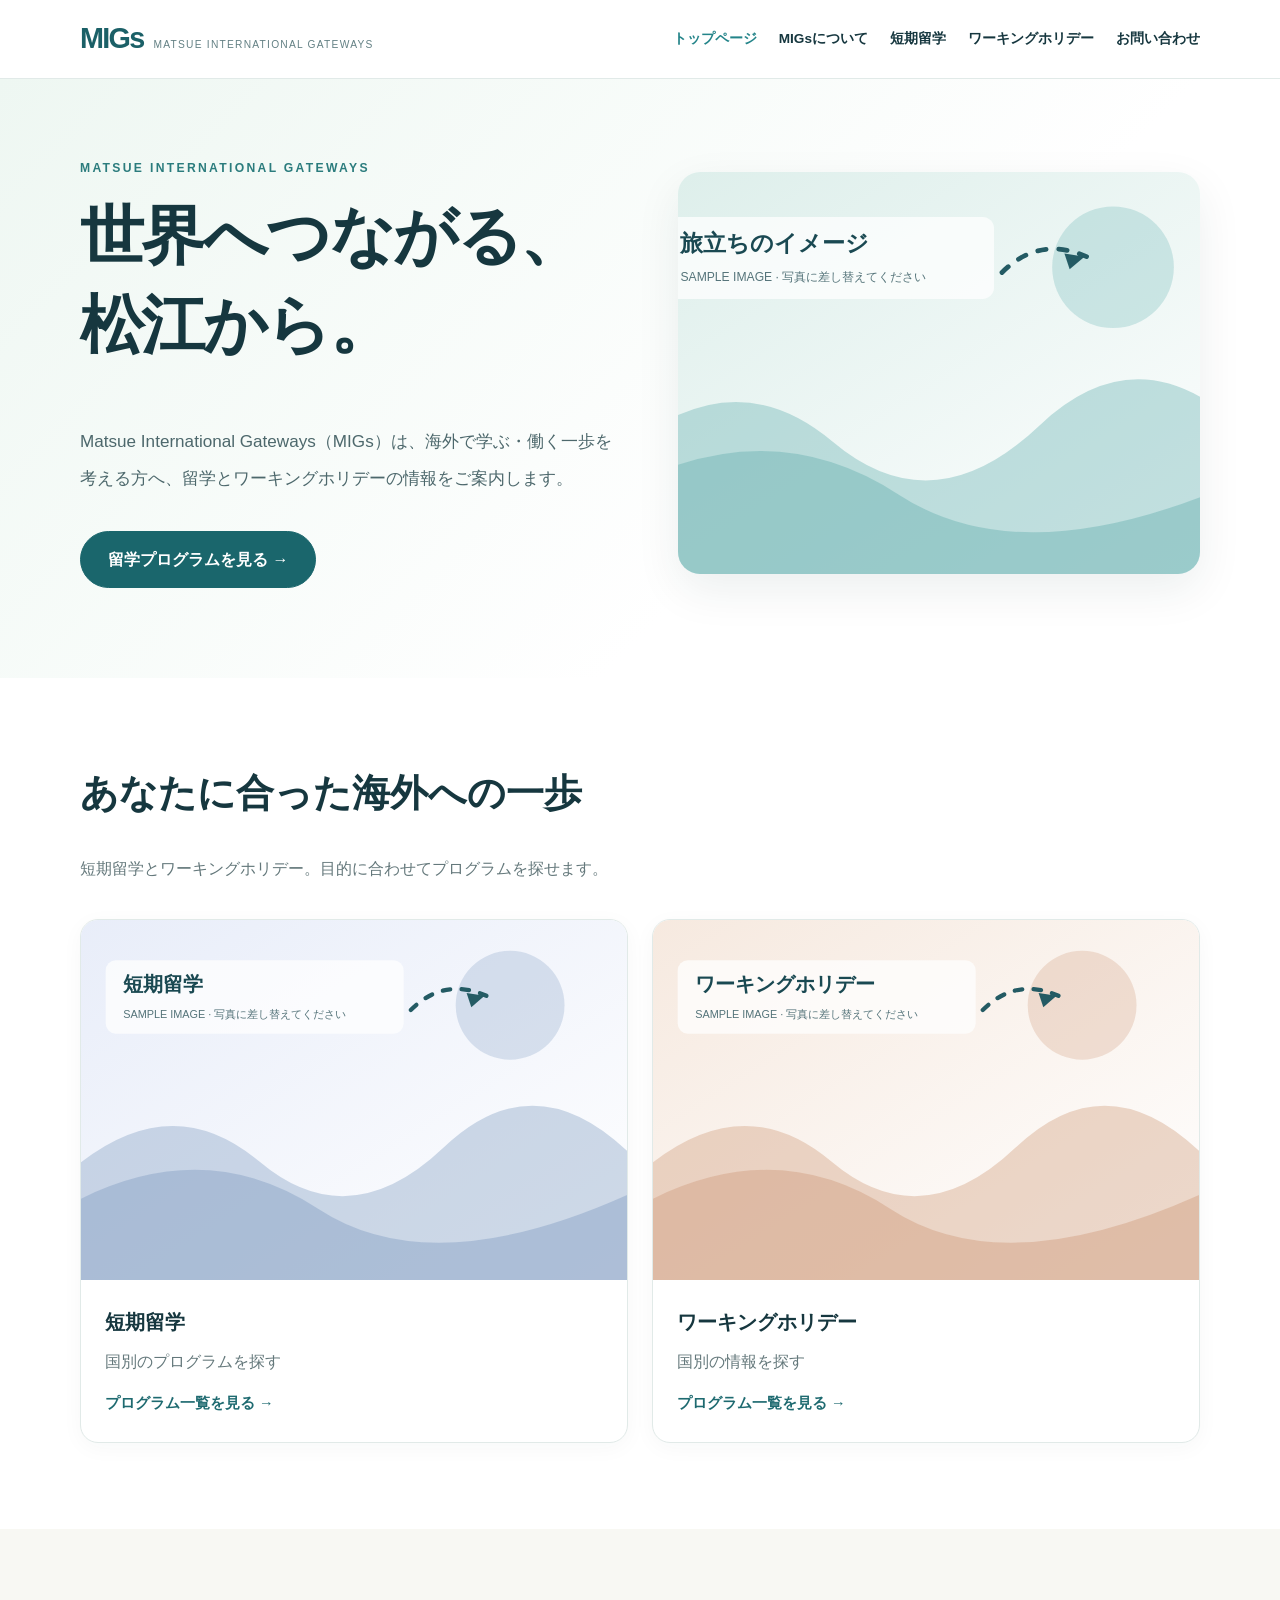
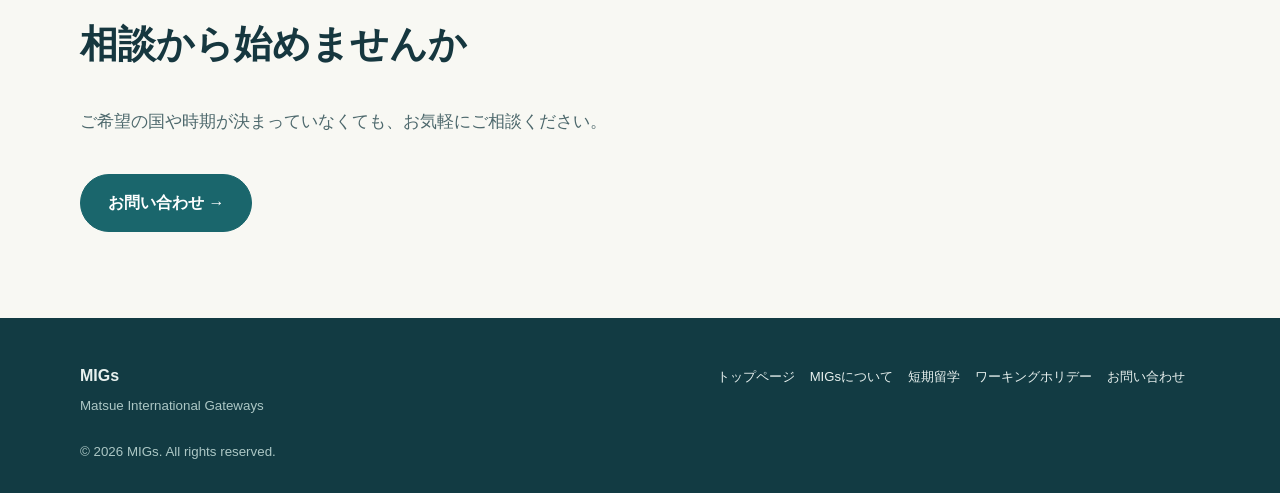
==== index.html @ d413be19 "Add files via upload" ====
<!doctype html><html lang="ja"><head><meta charset="utf-8"><meta name="viewport" content="width=device-width,initial-scale=1"><meta name="description" content="Matsue International Gateways - 松江から海外留学・ワーキングホリデーへ"><meta name="theme-color" content="#123b43"><title>MIGs | Matsue International Gateways</title><link rel="stylesheet" href="assets/style.css"></head><body data-page="index"><div id="site-header"></div><main id="app" aria-live="polite"><section class="loading"><p>ページを読み込んでいます…</p></section></main><div id="site-footer"></div><script defer src="assets/app.js"></script></body></html>
---- assets/style.css ----
:root{--ink:#16373f;--muted:#64787b;--teal:#1e6a70;--line:#e1eae8;--cream:#f8f8f3;--white:#fff;--shadow:0 16px 45px rgba(12,48,56,.08)}*{box-sizing:border-box}html{scroll-behavior:smooth}body{margin:0;color:var(--ink);background:#fff;font-family:"Noto Sans JP","Hiragino Kaku Gothic ProN","Yu Gothic",sans-serif;line-height:1.85}a{color:inherit;text-decoration:none}button{font:inherit}img{max-width:100%;display:block}h1,h2,h3,p{margin-top:0}h1{font-size:clamp(2.15rem,5vw,4.7rem);letter-spacing:-.04em;line-height:1.4}h2{font-size:clamp(1.7rem,3vw,2.75rem);line-height:1.5}h3{font-size:1.25rem}.wrap{width:min(1120px,calc(100% - 40px));margin:auto}.header{background:#fff;border-bottom:1px solid var(--line);position:sticky;top:0;z-index:20}.header-row{display:flex;align-items:center;justify-content:space-between;gap:18px;min-height:78px}.brand{display:flex;align-items:baseline;gap:10px;white-space:nowrap}.brand strong{font-size:1.8rem;line-height:1;letter-spacing:-.06em;color:#1b6067}.brand span{font-size:.64rem;letter-spacing:.12em;color:#638084}.nav{display:flex;gap:22px;align-items:center}.nav a{font-size:.85rem;font-weight:700;white-space:nowrap;transition:color .2s}.nav a:hover,.nav a[aria-current=page]{color:#238489}.mobile-menu{display:none;background:#fff;border:1px solid var(--line);border-radius:10px;padding:7px 14px}.hero{background:linear-gradient(135deg,#eef7f2 0%,#fff 64%);padding:78px 0 90px}.hero-grid{display:grid;grid-template-columns:1.02fr .98fr;gap:54px;align-items:center}.eyebrow{font-size:.76rem;letter-spacing:.19em;color:#2b7c7d;font-weight:800}.intro{font-size:1.07rem;color:#4d686c;line-height:2.15;max-width:680px}.hero img,.featured-photo,.page-visual img,.detail-img{width:100%;object-fit:cover;border-radius:22px;box-shadow:var(--shadow)}.hero img{aspect-ratio:1.3}.button{display:inline-flex;align-items:center;gap:12px;background:#1a666c;color:#fff;border-radius:999px;font-weight:700;padding:13px 27px;min-height:49px;border:1px solid #1a666c;margin-top:16px;transition:transform .2s,background .2s}.button:hover{transform:translateY(-2px);background:#104d55}.button.outline{background:transparent;color:#1a666c}.button.outline:hover{background:#edf6f4}.section{padding:86px 0}.section.tinted,.page-header{background:var(--cream)}.section-head{max-width:760px;margin-bottom:36px}.muted{color:var(--muted)}.cards{display:grid;grid-template-columns:repeat(3,minmax(0,1fr));gap:24px}.cards.two{grid-template-columns:repeat(2,minmax(0,1fr))}.tile{background:#fff;border:1px solid var(--line);border-radius:18px;overflow:hidden;box-shadow:0 5px 22px rgba(24,58,63,.035);transition:transform .2s,box-shadow .2s}.tile:hover{transform:translateY(-4px);box-shadow:var(--shadow)}.tile img{aspect-ratio:1.52;object-fit:cover;width:100%}.tile-content{padding:24px}.tile h3{margin-bottom:6px}.tile p{color:var(--muted);margin-bottom:12px}.tile .more{font-weight:800;color:var(--teal);font-size:.91rem}.page-header{padding:65px 0}.page-header h1{font-size:clamp(2.2rem,4vw,3.7rem);margin-bottom:16px}.page-visual img{max-height:410px;aspect-ratio:2.5;object-fit:cover}.split{display:grid;grid-template-columns:1fr 1fr;align-items:center;gap:52px}.split img{aspect-ratio:1.3}.feature{border-top:2px solid #9ec7c2;padding:20px 0}.feature p{color:var(--muted)}.note{padding:16px 21px;border:1px solid #dbe6e1;background:#f7faf9;border-radius:12px;color:#506568;margin-top:30px}.detail-grid{display:grid;grid-template-columns:1.1fr .9fr;gap:48px;align-items:start}.detail-img{aspect-ratio:1.4}.facts{border-top:1px solid var(--line);margin:22px 0}.fact{padding:16px 0;border-bottom:1px solid var(--line);display:grid;grid-template-columns:105px 1fr;gap:18px}.fact dt{font-weight:700}.fact dd{margin:0;white-space:pre-wrap;overflow-wrap:anywhere}.contact-grid{display:grid;grid-template-columns:1fr 1fr;gap:45px}.contact-panel{background:#f6faf8;padding:32px;border-radius:20px;border:1px solid var(--line)}.contact-panel p{overflow-wrap:anywhere}.label{font-size:.78rem;color:var(--muted);margin-bottom:4px}.footer{background:#123b43;color:#e8f1ef;padding:43px 0 28px}.footer-row{display:flex;justify-content:space-between;gap:24px;flex-wrap:wrap}.footer small{color:#acc7c5}.footer a{margin-right:15px;font-size:.82rem}.loading{min-height:55vh;display:grid;place-items:center}.error{padding:50px 0}.smallprint{font-size:.8rem;color:var(--muted)}.backlink{color:var(--teal);font-weight:700;font-size:.9rem}.empty{padding:35px;border:1px dashed #c0d2ce;border-radius:15px;color:var(--muted)}
@media(max-width:900px){.brand span{display:none}.nav{gap:12px}.nav a{font-size:.77rem}.hero-grid,.split,.detail-grid,.contact-grid{gap:26px}.hero{padding:55px 0}.section{padding:60px 0}}
@media(max-width:680px){.header-row{min-height:67px}.brand strong{font-size:1.6rem}.mobile-menu{display:block}.nav{display:none;position:absolute;top:66px;left:0;right:0;padding:14px 20px 22px;background:#fff;box-shadow:0 14px 20px rgba(0,0,0,.08);flex-direction:column;align-items:stretch;gap:0}.nav.open{display:flex}.nav a{padding:10px 0;border-bottom:1px solid var(--line);font-size:.95rem}.hero-grid,.split,.detail-grid,.contact-grid,.cards,.cards.two{grid-template-columns:1fr}.hero-grid{gap:26px}.hero img{aspect-ratio:1.45}.page-header{padding:46px 0}.page-visual img{aspect-ratio:1.55}.section{padding:48px 0}.tile-content{padding:20px}.contact-panel{padding:24px}}
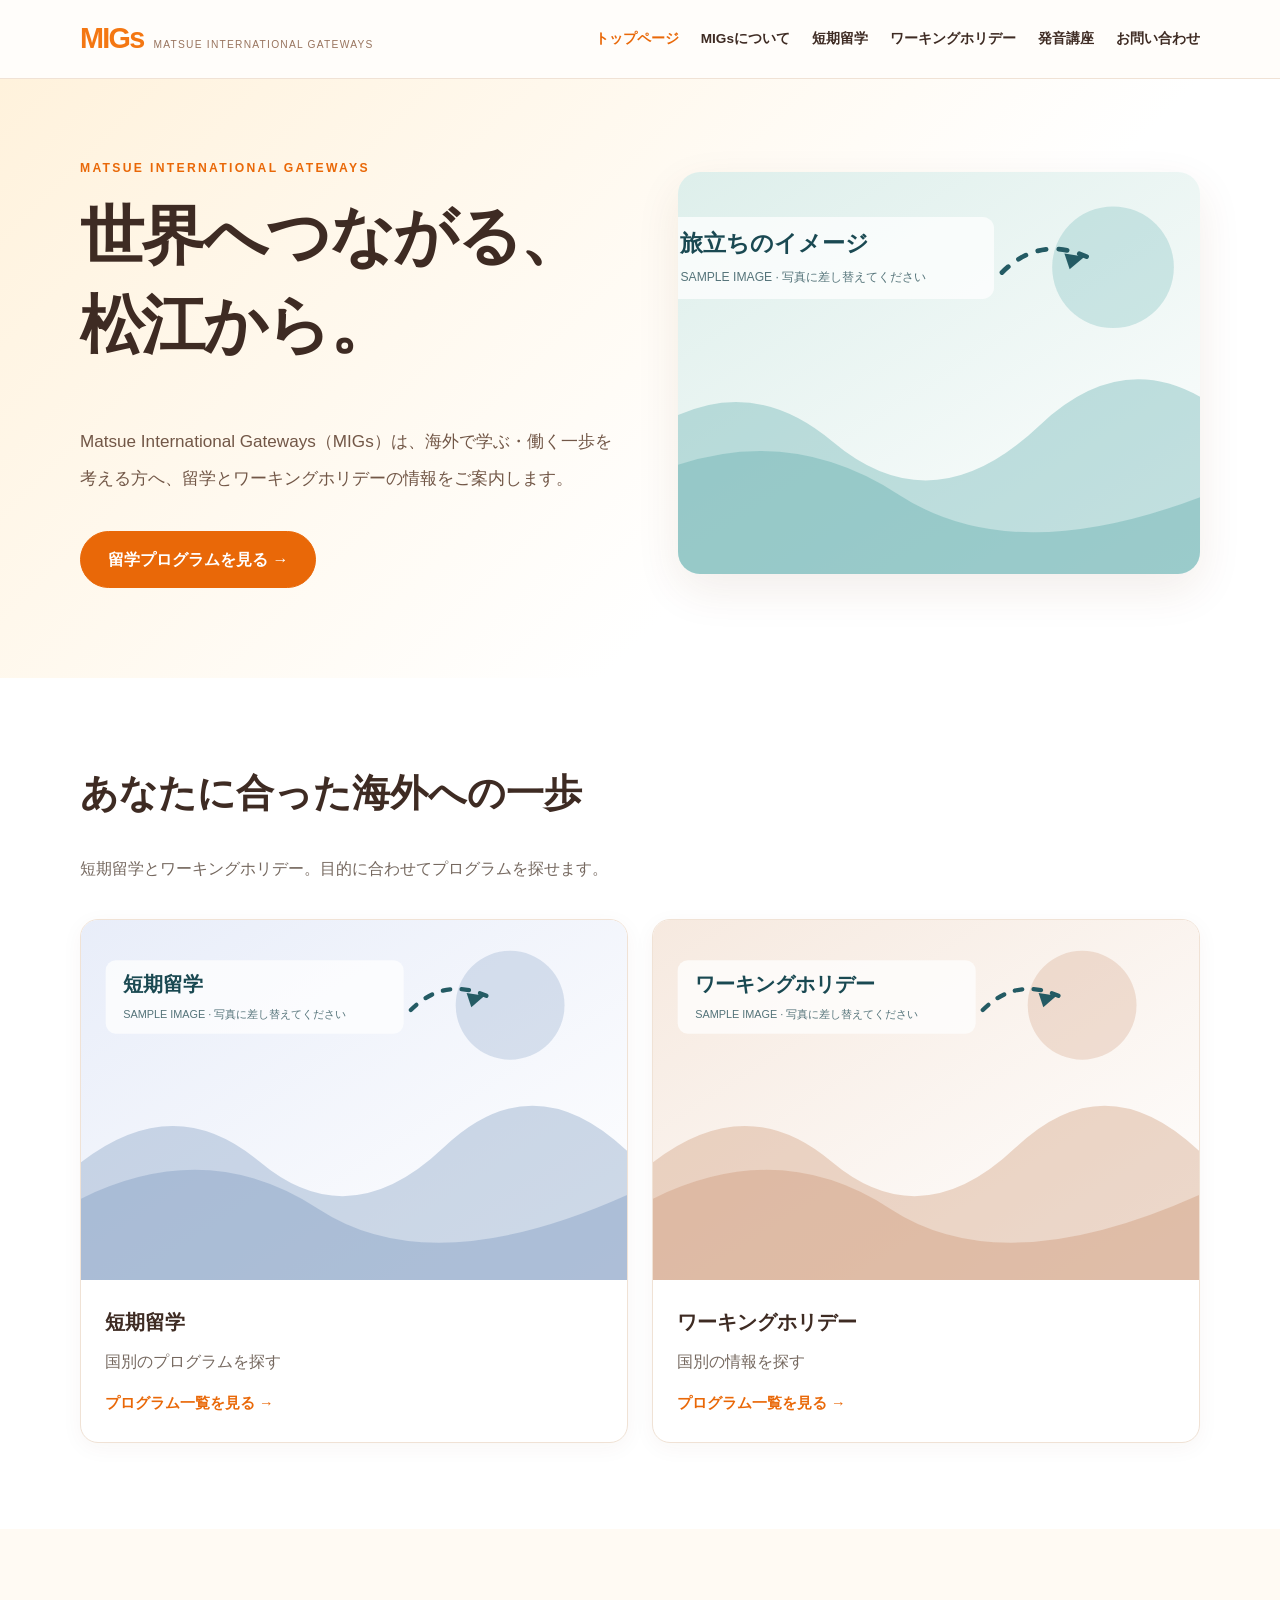
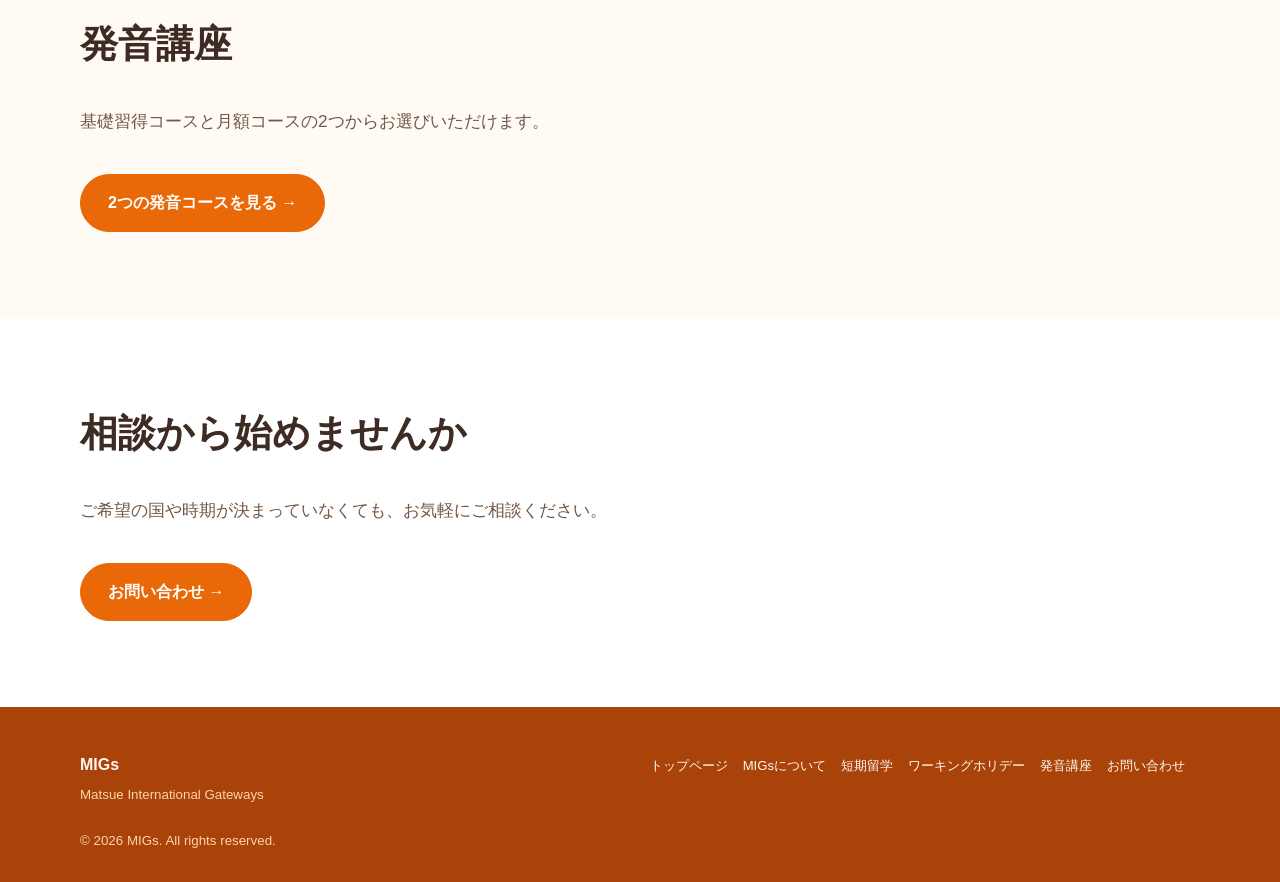
==== commit 34372b23: "Add files via upload" ====
--- a/index.html
+++ b/index.html
@@ -1 +1 @@
-<!doctype html><html lang="ja"><head><meta charset="utf-8"><meta name="viewport" content="width=device-width,initial-scale=1"><meta name="description" content="Matsue International Gateways - 松江から海外留学・ワーキングホリデーへ"><meta name="theme-color" content="#123b43"><title>MIGs | Matsue International Gateways</title><link rel="stylesheet" href="assets/style.css"></head><body data-page="index"><div id="site-header"></div><main id="app" aria-live="polite"><section class="loading"><p>ページを読み込んでいます…</p></section></main><div id="site-footer"></div><script defer src="assets/app.js"></script></body></html>+<!doctype html><html lang="ja"><head><meta charset="utf-8"><meta name="viewport" content="width=device-width,initial-scale=1"><meta name="description" content="Matsue International Gateways - 松江から海外留学・ワーキングホリデーへ"><meta name="theme-color" content="#123b43"><title>MIGs | Matsue International Gateways</title><link rel="stylesheet" href="assets/style.css"></head><body data-page="index"><div id="site-header"></div><main id="app" aria-live="polite"><section class="loading"><p>ページを読み込んでいます…</p></section></main><div id="site-footer"></div><script defer src="assets/app.js?v=20261108-sync-fix"></script></body></html>
--- a/assets/style.css
+++ b/assets/style.css
@@ -1,3 +1,37 @@
-:root{--ink:#16373f;--muted:#64787b;--teal:#1e6a70;--line:#e1eae8;--cream:#f8f8f3;--white:#fff;--shadow:0 16px 45px rgba(12,48,56,.08)}*{box-sizing:border-box}html{scroll-behavior:smooth}body{margin:0;color:var(--ink);background:#fff;font-family:"Noto Sans JP","Hiragino Kaku Gothic ProN","Yu Gothic",sans-serif;line-height:1.85}a{color:inherit;text-decoration:none}button{font:inherit}img{max-width:100%;display:block}h1,h2,h3,p{margin-top:0}h1{font-size:clamp(2.15rem,5vw,4.7rem);letter-spacing:-.04em;line-height:1.4}h2{font-size:clamp(1.7rem,3vw,2.75rem);line-height:1.5}h3{font-size:1.25rem}.wrap{width:min(1120px,calc(100% - 40px));margin:auto}.header{background:#fff;border-bottom:1px solid var(--line);position:sticky;top:0;z-index:20}.header-row{display:flex;align-items:center;justify-content:space-between;gap:18px;min-height:78px}.brand{display:flex;align-items:baseline;gap:10px;white-space:nowrap}.brand strong{font-size:1.8rem;line-height:1;letter-spacing:-.06em;color:#1b6067}.brand span{font-size:.64rem;letter-spacing:.12em;color:#638084}.nav{display:flex;gap:22px;align-items:center}.nav a{font-size:.85rem;font-weight:700;white-space:nowrap;transition:color .2s}.nav a:hover,.nav a[aria-current=page]{color:#238489}.mobile-menu{display:none;background:#fff;border:1px solid var(--line);border-radius:10px;padding:7px 14px}.hero{background:linear-gradient(135deg,#eef7f2 0%,#fff 64%);padding:78px 0 90px}.hero-grid{display:grid;grid-template-columns:1.02fr .98fr;gap:54px;align-items:center}.eyebrow{font-size:.76rem;letter-spacing:.19em;color:#2b7c7d;font-weight:800}.intro{font-size:1.07rem;color:#4d686c;line-height:2.15;max-width:680px}.hero img,.featured-photo,.page-visual img,.detail-img{width:100%;object-fit:cover;border-radius:22px;box-shadow:var(--shadow)}.hero img{aspect-ratio:1.3}.button{display:inline-flex;align-items:center;gap:12px;background:#1a666c;color:#fff;border-radius:999px;font-weight:700;padding:13px 27px;min-height:49px;border:1px solid #1a666c;margin-top:16px;transition:transform .2s,background .2s}.button:hover{transform:translateY(-2px);background:#104d55}.button.outline{background:transparent;color:#1a666c}.button.outline:hover{background:#edf6f4}.section{padding:86px 0}.section.tinted,.page-header{background:var(--cream)}.section-head{max-width:760px;margin-bottom:36px}.muted{color:var(--muted)}.cards{display:grid;grid-template-columns:repeat(3,minmax(0,1fr));gap:24px}.cards.two{grid-template-columns:repeat(2,minmax(0,1fr))}.tile{background:#fff;border:1px solid var(--line);border-radius:18px;overflow:hidden;box-shadow:0 5px 22px rgba(24,58,63,.035);transition:transform .2s,box-shadow .2s}.tile:hover{transform:translateY(-4px);box-shadow:var(--shadow)}.tile img{aspect-ratio:1.52;object-fit:cover;width:100%}.tile-content{padding:24px}.tile h3{margin-bottom:6px}.tile p{color:var(--muted);margin-bottom:12px}.tile .more{font-weight:800;color:var(--teal);font-size:.91rem}.page-header{padding:65px 0}.page-header h1{font-size:clamp(2.2rem,4vw,3.7rem);margin-bottom:16px}.page-visual img{max-height:410px;aspect-ratio:2.5;object-fit:cover}.split{display:grid;grid-template-columns:1fr 1fr;align-items:center;gap:52px}.split img{aspect-ratio:1.3}.feature{border-top:2px solid #9ec7c2;padding:20px 0}.feature p{color:var(--muted)}.note{padding:16px 21px;border:1px solid #dbe6e1;background:#f7faf9;border-radius:12px;color:#506568;margin-top:30px}.detail-grid{display:grid;grid-template-columns:1.1fr .9fr;gap:48px;align-items:start}.detail-img{aspect-ratio:1.4}.facts{border-top:1px solid var(--line);margin:22px 0}.fact{padding:16px 0;border-bottom:1px solid var(--line);display:grid;grid-template-columns:105px 1fr;gap:18px}.fact dt{font-weight:700}.fact dd{margin:0;white-space:pre-wrap;overflow-wrap:anywhere}.contact-grid{display:grid;grid-template-columns:1fr 1fr;gap:45px}.contact-panel{background:#f6faf8;padding:32px;border-radius:20px;border:1px solid var(--line)}.contact-panel p{overflow-wrap:anywhere}.label{font-size:.78rem;color:var(--muted);margin-bottom:4px}.footer{background:#123b43;color:#e8f1ef;padding:43px 0 28px}.footer-row{display:flex;justify-content:space-between;gap:24px;flex-wrap:wrap}.footer small{color:#acc7c5}.footer a{margin-right:15px;font-size:.82rem}.loading{min-height:55vh;display:grid;place-items:center}.error{padding:50px 0}.smallprint{font-size:.8rem;color:var(--muted)}.backlink{color:var(--teal);font-weight:700;font-size:.9rem}.empty{padding:35px;border:1px dashed #c0d2ce;border-radius:15px;color:var(--muted)}
+:root{--ink:#3e2b23;--muted:#75685f;--teal:#e96808;--line:#f0e2d5;--cream:#fffaf3;--white:#fff;--shadow:0 16px 45px rgba(108,52,18,.09)}*{box-sizing:border-box}html{scroll-behavior:smooth}body{margin:0;color:var(--ink);background:#fff;font-family:"Noto Sans JP","Hiragino Kaku Gothic ProN","Yu Gothic",sans-serif;line-height:1.85}a{color:inherit;text-decoration:none}button{font:inherit}img{max-width:100%;display:block}h1,h2,h3,p{margin-top:0}h1{font-size:clamp(2.15rem,5vw,4.7rem);letter-spacing:-.04em;line-height:1.4}h2{font-size:clamp(1.7rem,3vw,2.75rem);line-height:1.5}h3{font-size:1.25rem}.wrap{width:min(1120px,calc(100% - 40px));margin:auto}.header{background:#fffdfa;border-bottom:1px solid var(--line);position:sticky;top:0;z-index:20}.header-row{display:flex;align-items:center;justify-content:space-between;gap:18px;min-height:78px}.brand{display:flex;align-items:baseline;gap:10px;white-space:nowrap}.brand strong{font-size:1.8rem;line-height:1;letter-spacing:-.06em;color:#e96808}.brand span{font-size:.64rem;letter-spacing:.12em;color:#98745e}.nav{display:flex;gap:22px;align-items:center}.nav a{font-size:.85rem;font-weight:700;white-space:nowrap;transition:color .2s}.nav a:hover,.nav a[aria-current=page]{color:#fa7b13}.mobile-menu{display:none;background:#fff;border:1px solid var(--line);border-radius:10px;padding:7px 14px}.hero{background:linear-gradient(135deg,#fff2dc 0%,#fff 64%);padding:78px 0 90px}.hero-grid{display:grid;grid-template-columns:1.02fr .98fr;gap:54px;align-items:center}.eyebrow{font-size:.76rem;letter-spacing:.19em;color:#f2760a;font-weight:800}.intro{font-size:1.07rem;color:#725747;line-height:2.15;max-width:680px}.hero img,.featured-photo,.page-visual img,.detail-img{width:100%;object-fit:cover;border-radius:22px;box-shadow:var(--shadow)}.hero img{aspect-ratio:1.3}.button{display:inline-flex;align-items:center;gap:12px;background:#e96808;color:#fff;border-radius:999px;font-weight:700;padding:13px 27px;min-height:49px;border:1px solid #e96808;margin-top:16px;transition:transform .2s,background .2s}.button:hover{transform:translateY(-2px);background:#c94c00}.button.outline{background:transparent;color:#e96808}.button.outline:hover{background:#fff0df}.section{padding:86px 0}.section.tinted,.page-header{background:var(--cream)}.section-head{max-width:760px;margin-bottom:36px}.muted{color:var(--muted)}.cards{display:grid;grid-template-columns:repeat(3,minmax(0,1fr));gap:24px}.cards.two{grid-template-columns:repeat(2,minmax(0,1fr))}.tile{background:#fff;border:1px solid var(--line);border-radius:18px;overflow:hidden;box-shadow:0 5px 22px rgba(103,53,20,.045);transition:transform .2s,box-shadow .2s}.tile:hover{transform:translateY(-4px);box-shadow:var(--shadow)}.tile img{aspect-ratio:1.52;object-fit:cover;width:100%}.tile-content{padding:24px}.tile h3{margin-bottom:6px}.tile p{color:var(--muted);margin-bottom:12px}.tile .more{font-weight:800;color:var(--teal);font-size:.91rem}.page-header{padding:65px 0}.page-header h1{font-size:clamp(2.2rem,4vw,3.7rem);margin-bottom:16px}.page-visual img{max-height:410px;aspect-ratio:2.5;object-fit:cover}.split{display:grid;grid-template-columns:1fr 1fr;align-items:center;gap:52px}.split img{aspect-ratio:1.3}.feature{border-top:2px solid #ffbb79;padding:20px 0}.feature p{color:var(--muted)}.note{padding:16px 21px;border:1px solid #ecd9c6;background:#fff9f2;border-radius:12px;color:#775d4d;margin-top:30px}.detail-grid{display:grid;grid-template-columns:1.1fr .9fr;gap:48px;align-items:start}.detail-img{aspect-ratio:1.4}.facts{border-top:1px solid var(--line);margin:22px 0}.fact{padding:16px 0;border-bottom:1px solid var(--line);display:grid;grid-template-columns:105px 1fr;gap:18px}.fact dt{font-weight:700}.fact dd{margin:0;white-space:pre-wrap;overflow-wrap:anywhere}.contact-grid{display:grid;grid-template-columns:1fr 1fr;gap:45px}.contact-panel{background:#fff5e9;padding:32px;border-radius:20px;border:1px solid var(--line)}.contact-panel p{overflow-wrap:anywhere}.label{font-size:.78rem;color:var(--muted);margin-bottom:4px}.footer{background:#a94309;color:#fff8f1;padding:43px 0 28px}.footer-row{display:flex;justify-content:space-between;gap:24px;flex-wrap:wrap}.footer small{color:#ffd3ab}.footer a{margin-right:15px;font-size:.82rem}.loading{min-height:55vh;display:grid;place-items:center}.error{padding:50px 0}.smallprint{font-size:.8rem;color:var(--muted)}.backlink{color:var(--teal);font-weight:700;font-size:.9rem}.empty{padding:35px;border:1px dashed #ddbd9f;border-radius:15px;color:var(--muted)}
 @media(max-width:900px){.brand span{display:none}.nav{gap:12px}.nav a{font-size:.77rem}.hero-grid,.split,.detail-grid,.contact-grid{gap:26px}.hero{padding:55px 0}.section{padding:60px 0}}
 @media(max-width:680px){.header-row{min-height:67px}.brand strong{font-size:1.6rem}.mobile-menu{display:block}.nav{display:none;position:absolute;top:66px;left:0;right:0;padding:14px 20px 22px;background:#fff;box-shadow:0 14px 20px rgba(0,0,0,.08);flex-direction:column;align-items:stretch;gap:0}.nav.open{display:flex}.nav a{padding:10px 0;border-bottom:1px solid var(--line);font-size:.95rem}.hero-grid,.split,.detail-grid,.contact-grid,.cards,.cards.two{grid-template-columns:1fr}.hero-grid{gap:26px}.hero img{aspect-ratio:1.45}.page-header{padding:46px 0}.page-visual img{aspect-ratio:1.55}.section{padding:48px 0}.tile-content{padding:20px}.contact-panel{padding:24px}}
+
+/* Pronunciation course landing: no hero image; both courses visible on entry */
+.pronunciation-top{padding:32px 0 42px;background:linear-gradient(145deg,#fff9f1,#fff)}
+.pronunciation-top h1{font-size:clamp(1.9rem,3.6vw,3rem);margin:0 0 6px;color:#473126}
+.pronunciation-top .eyebrow{color:#eb6a0a;margin:0 0 9px}
+.pronunciation-intro{color:#775a4c;margin-bottom:20px;font-size:.96rem}
+.pronunciation-grid{display:grid;grid-template-columns:repeat(2,minmax(0,1fr));gap:20px}
+.pronunciation-card{background:#fff;border:1px solid #efdccd;border-radius:17px;padding:24px 26px;box-shadow:0 5px 22px rgba(85,52,19,.045);display:flex;flex-direction:column;align-items:start}
+.pronunciation-card h2{font-size:clamp(1.25rem,2.3vw,1.68rem);margin:0 0 6px;line-height:1.5;color:#473126}
+.pronunciation-card .eyebrow{font-size:.67rem;margin:0 0 5px}
+.course-subtitle{color:#cf5700;font-weight:700;margin:0 0 10px;font-size:.9rem;line-height:1.5}
+.course-summary{color:#675c54;font-size:.86rem;line-height:1.65;margin:0 0 9px}
+.course-duration{font-size:.85rem;color:#55463e;margin:auto 0 0;padding-top:5px}
+.pronunciation-card .button{background:#e96808;border-color:#e96808;padding:8px 17px;min-height:38px;font-size:.82rem;margin-top:13px}
+.pronunciation-card .button:hover{background:#c94c00}
+.pronunciation-detail-area{padding-top:40px}
+.course-details{scroll-margin-top:95px;padding:25px 0 45px;border-bottom:1px solid var(--line);margin-bottom:16px;max-width:850px}
+.course-details h2{font-size:clamp(1.5rem,3vw,2rem)}
+.course-details .backlink{display:inline-block;margin-top:18px}
+@media(max-width:680px){.pronunciation-top{padding:24px 0 30px}.pronunciation-grid{grid-template-columns:1fr;gap:12px}.pronunciation-card{padding:17px 20px}.pronunciation-card h2{font-size:1.25rem}.pronunciation-card .button{margin-top:10px}.course-summary{font-size:.82rem}}
+
+/* Short-term and working-holiday landing pages: show program cards immediately. */
+body[data-page="short-term"] .page-header,body[data-page="working-holiday"] .page-header{padding:30px 0 22px}
+body[data-page="short-term"] .page-header h1,body[data-page="working-holiday"] .page-header h1{margin-bottom:6px}
+body[data-page="short-term"] .page-header .intro,body[data-page="working-holiday"] .page-header .intro{margin-bottom:0}
+body[data-page="short-term"] main>.section,body[data-page="working-holiday"] main>.section{padding-top:24px}
+body[data-page="short-term"] .category-list-head,body[data-page="working-holiday"] .category-list-head{margin-bottom:20px}
+
+/* Bright orange accents (2026-11-08) */
+.brand strong{color:#f47712}
+.nav a:hover,.nav a[aria-current=page],.eyebrow{color:#e96808}
+.button,.pronunciation-card .button{background:#e96808;border-color:#e96808}
+.button:hover,.pronunciation-card .button:hover{background:#c94c00}
+.footer{background:#a94309}
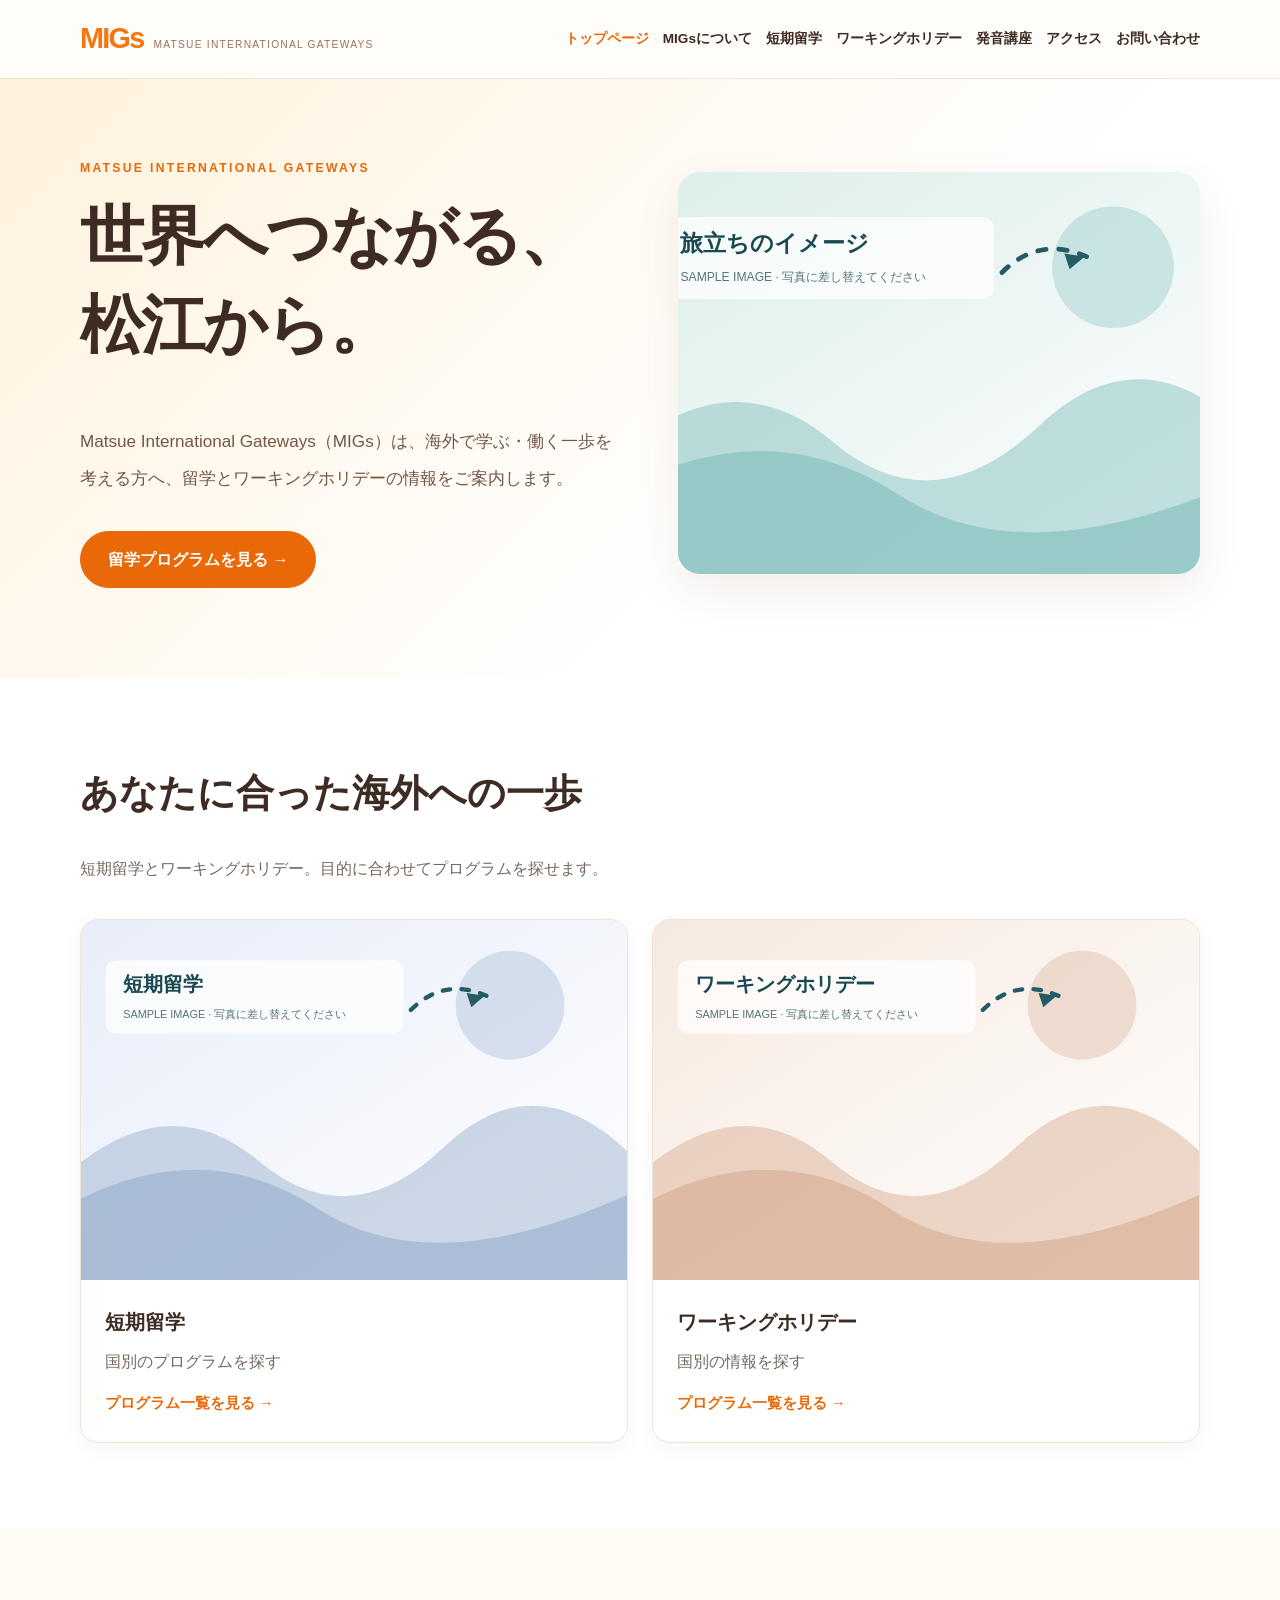
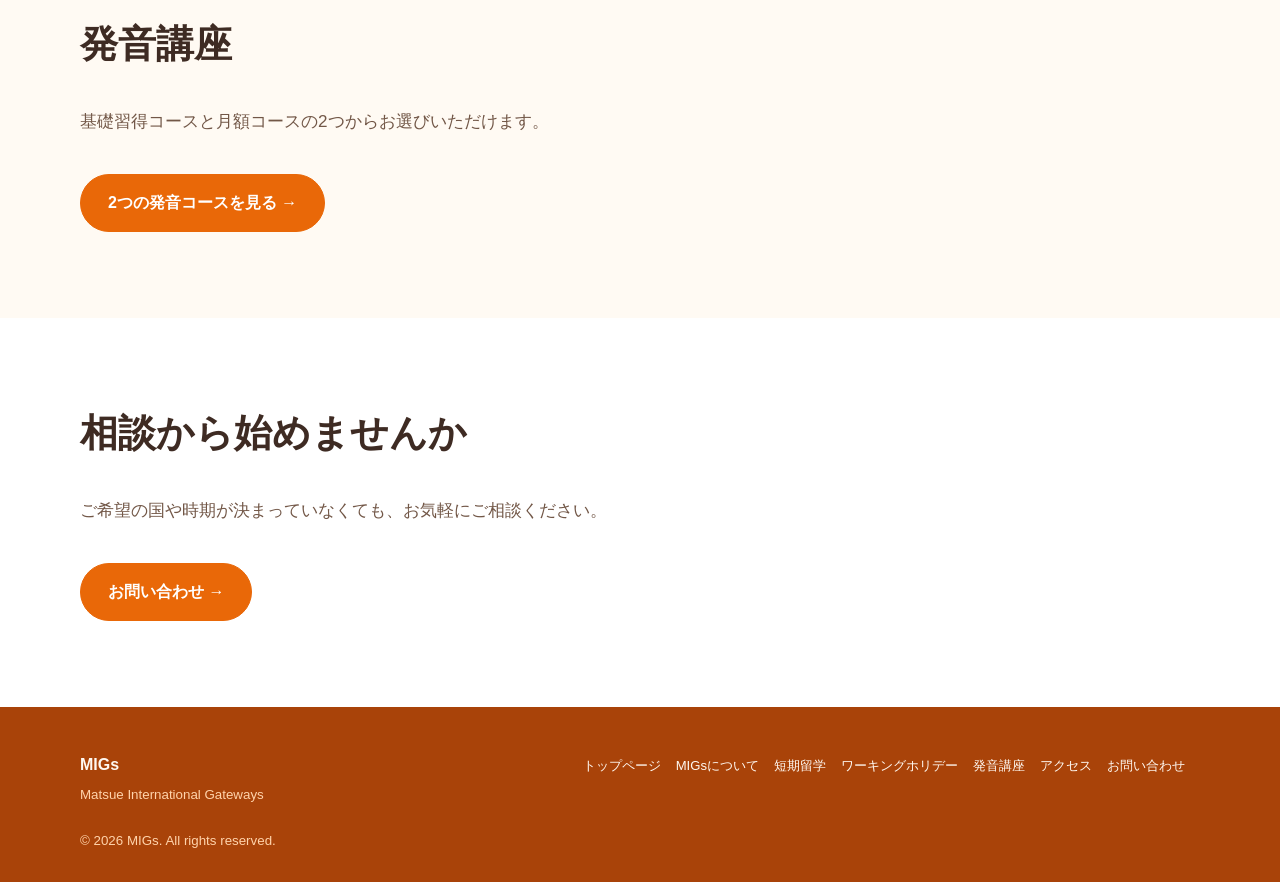
==== commit 24d00a2f: "Add files via upload" ====
--- a/index.html
+++ b/index.html
@@ -1 +1 @@
-<!doctype html><html lang="ja"><head><meta charset="utf-8"><meta name="viewport" content="width=device-width,initial-scale=1"><meta name="description" content="Matsue International Gateways - 松江から海外留学・ワーキングホリデーへ"><meta name="theme-color" content="#123b43"><title>MIGs | Matsue International Gateways</title><link rel="stylesheet" href="assets/style.css"></head><body data-page="index"><div id="site-header"></div><main id="app" aria-live="polite"><section class="loading"><p>ページを読み込んでいます…</p></section></main><div id="site-footer"></div><script defer src="assets/app.js?v=20261108-sync-fix"></script></body></html>+<!doctype html><html lang="ja"><head><meta charset="utf-8"><meta name="viewport" content="width=device-width,initial-scale=1"><meta name="description" content="Matsue International Gateways - 松江から海外留学・ワーキングホリデーへ"><meta name="theme-color" content="#123b43"><title>MIGs | Matsue International Gateways</title><link rel="stylesheet" href="assets/style.css?v=20261114-access"></head><body data-page="index"><div id="site-header"></div><main id="app" aria-live="polite"><section class="loading"><p>ページを読み込んでいます…</p></section></main><div id="site-footer"></div><script defer src="assets/app.js?v=20261114-access"></script></body></html>
--- a/assets/style.css
+++ b/assets/style.css
@@ -35,3 +35,20 @@
 .button,.pronunciation-card .button{background:#e96808;border-color:#e96808}
 .button:hover,.pronunciation-card .button:hover{background:#c94c00}
 .footer{background:#a94309}
+
+/* MIGs inquiry form */
+.contact-panel-title{font-size:1.5rem;margin-bottom:18px}.inquiry-form{display:grid;gap:16px}.form-field{display:grid;gap:5px}.form-field label{font-size:.92rem;font-weight:700}.form-field input,.form-field select,.form-field textarea{width:100%;border:1px solid #d9c6b4;border-radius:9px;background:#fff;padding:11px 13px;font:inherit;font-size:16px;color:var(--ink)}.form-field textarea{resize:vertical;min-height:130px}.form-field :is(input,select,textarea):focus-visible{outline:2px solid #d95b08;outline-offset:2px}.required{color:#a43a00;font-size:.77rem;margin-left:6px}.form-hidden{position:absolute;left:-9999px;width:1px;height:1px;overflow:hidden}.send-button{cursor:pointer;justify-content:center;width:100%;margin-top:0}.contact-separator{text-align:center;color:var(--muted);border-top:1px solid var(--line);padding-top:23px;margin:28px 0 22px}.line-button{background:#06c755;border-color:#06c755;justify-content:center;width:100%;margin-top:10px}.line-button:hover{background:#049b43;border-color:#049b43}.setup-note{padding:15px;background:#fff;border:1px dashed #d7af91;border-radius:10px;font-size:.91rem}.setup-note p{margin:6px 0 0}.contact-email{margin-top:24px;overflow-wrap:anywhere}.contact-availability{margin-top:22px}.text-link{color:#a94309;text-decoration:underline;text-underline-offset:3px}.privacy-confirm{display:flex;gap:9px;align-items:start;font-size:.88rem}.privacy-confirm input{margin-top:8px}
+
+/* MIGs custom Formspree submission result page */
+.thanks-section{min-height:65vh;display:flex;align-items:center;background:linear-gradient(140deg,#fff6e9,#fffdfa)}
+.thanks-panel{max-width:720px;margin:0 auto;text-align:center;background:#fff;padding:55px 40px;border:1px solid var(--line);border-radius:24px;box-shadow:var(--shadow)}
+.thanks-check{width:70px;height:70px;border-radius:50%;background:#e9f8eb;color:#21834b;font-size:2.7rem;font-weight:700;line-height:70px;margin:0 auto 20px}
+.thanks-panel h1{font-size:clamp(1.6rem,3vw,2.45rem);margin:10px 0 20px}
+.thanks-lead{line-height:2;color:var(--ink);font-size:1.05rem}
+.thanks-note{background:#fff7ed;border:1px solid #f3e1cd;border-radius:11px;padding:16px 20px;color:var(--muted);font-size:.91rem;margin:24px auto 10px}
+.inquiry-status.inquiry-error{background:#fff0ec;border:1px solid #bb4d32;border-radius:9px;padding:12px;color:#8c2f1c;font-size:.91rem}
+.send-button:disabled{opacity:.65;cursor:wait}
+@media(max-width:680px){.thanks-panel{padding:40px 20px}.thanks-section{padding:40px 0}}
+
+/* Access page */
+.access-section{padding:45px 0}.access-section h2{margin-bottom:18px}.access-map{display:block;width:100%;height:360px;border:1px solid var(--line);border-radius:18px;background:var(--cream)}.access-placeholder{display:grid;place-items:center;text-align:center;padding:20px;color:var(--muted);border:1px dashed #ddbd9f;border-radius:16px;background:#fffaf3}.access-actions{display:flex;flex-wrap:wrap;gap:12px}.access-photos{display:grid;grid-template-columns:repeat(2,minmax(0,1fr));gap:24px;margin-top:24px}.access-photo{margin:0;min-width:0}.access-photo img,.access-photo .access-placeholder{width:100%;aspect-ratio:4/3;border-radius:16px;object-fit:contain;background:#fff;border:1px solid var(--line)}.access-photo figcaption{margin-top:10px;text-align:center;color:var(--muted);overflow-wrap:anywhere}.header-row .nav{gap:14px}@media(max-width:1050px){.brand span{display:none}}@media(max-width:800px){.header-row{min-height:67px}.mobile-menu{display:block}.nav{display:none;position:absolute;top:66px;left:0;right:0;padding:14px 20px 22px;background:#fff;box-shadow:0 14px 20px rgba(0,0,0,.08);flex-direction:column;align-items:stretch}.nav.open{display:flex}.header-row .nav{gap:0}.nav a{padding:10px 0;border-bottom:1px solid var(--line);font-size:.95rem}}@media(max-width:680px){.access-photos{grid-template-columns:1fr;gap:18px}.access-map{height:280px}.access-section{padding:36px 0}}
